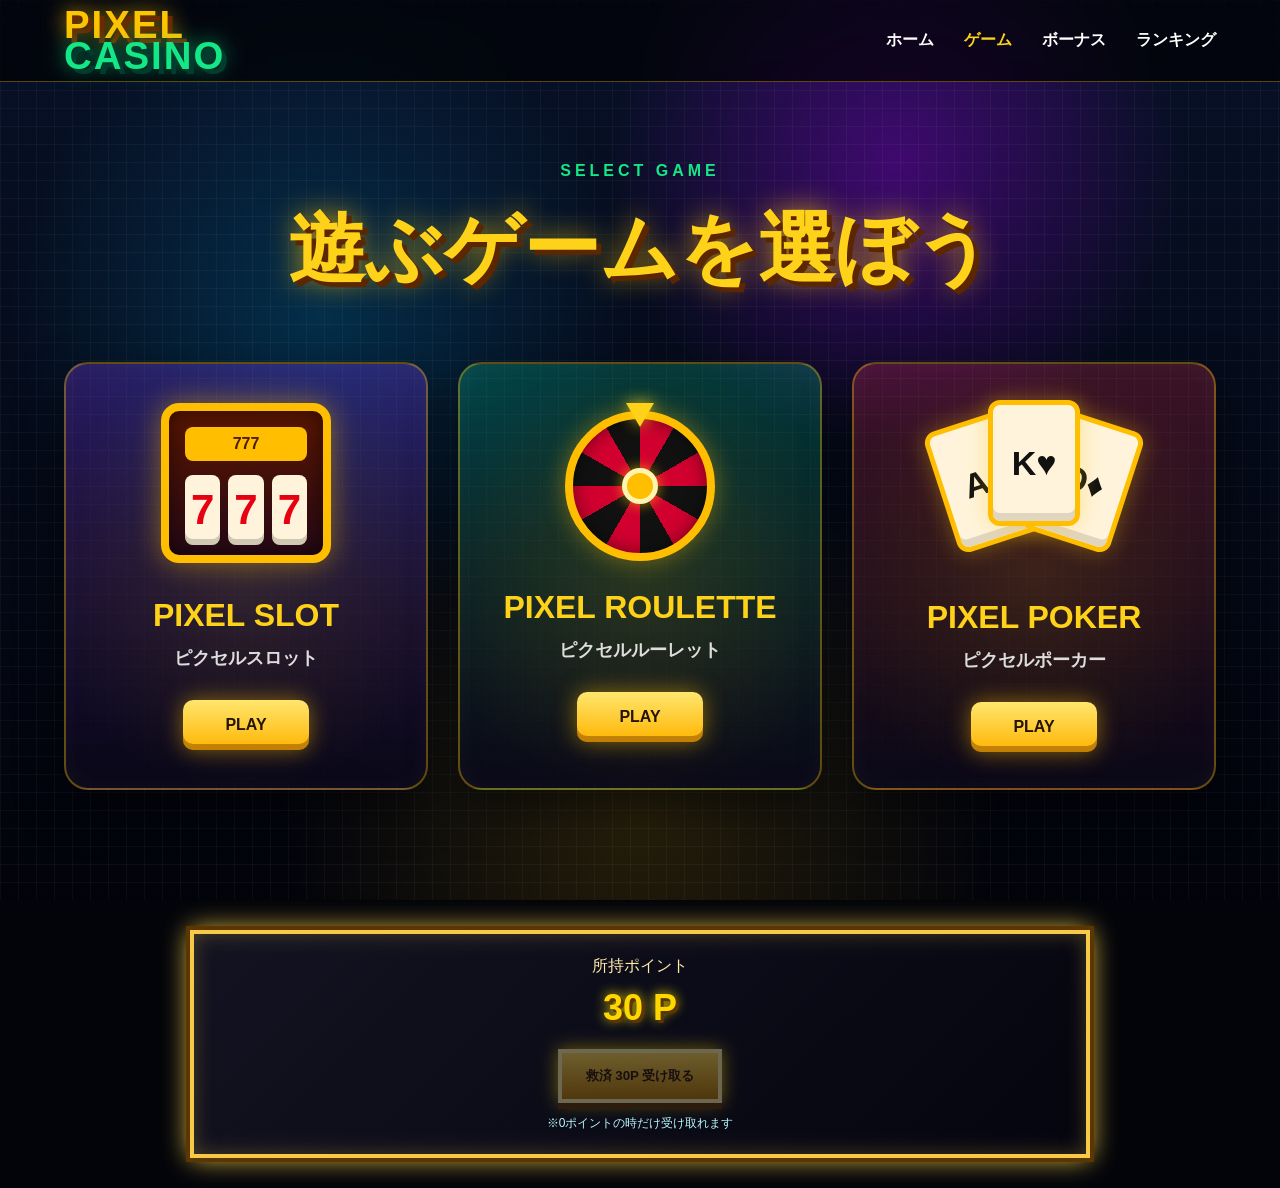
==== games.html @ ae9857bb "Add files via upload" ====
<!DOCTYPE html>
<html lang="ja">
<head>
  <meta charset="UTF-8">
  <meta name="viewport" content="width=device-width, initial-scale=1.0">

  <title>GAME SELECT | PIXEL CASINO</title>

  <link rel="stylesheet" href="games.css">
</head>

<body>

  <div class="pixel-bg"></div>

  <header>

    <div class="logo">
      PIXEL
      <span>CASINO</span>
    </div>

    <nav>
      <a href="index.html">ホーム</a>
      <a href="games.html" class="active">ゲーム</a>
      <a href="#">ボーナス</a>
      <a href="#">ランキング</a>
    </nav>

  </header>

  <main>

    <section class="select">

      <p class="small-title">SELECT GAME</p>

      <h1>遊ぶゲームを選ぼう</h1>

      <div class="game-grid">

        <!-- SLOT -->
        <a href="slot.html" class="game-card slot">

          <div class="slot-machine">

            <div class="slot-label">777</div>

            <div class="slot-reels">
              <div>7</div>
              <div>7</div>
              <div>7</div>
            </div>

          </div>

          <h2>PIXEL SLOT</h2>

          <p>ピクセルスロット</p>

          <span>PLAY</span>

        </a>

        <!-- ROULETTE -->
        <a href="roulette.html" class="game-card roulette">

          <div class="roulette-wheel">
            <div class="wheel-center"></div>
            <div class="pointer"></div>
          </div>

          <h2>PIXEL ROULETTE</h2>

          <p>ピクセルルーレット</p>

          <span>PLAY</span>

        </a>

        <!-- POKER -->
        <a href="poker.html" class="game-card poker">

          <div class="poker-cards">

            <div class="card card-left">A♠</div>

            <div class="card card-center">K♥</div>

            <div class="card card-right">Q♦</div>

          </div>

          <h2>PIXEL POKER</h2>

          <p>ピクセルポーカー</p>

          <span>PLAY</span>

        </a>

      </div>

    </section>

  </main>

  <!-- 救済ポイント -->
  <section class="casino-wallet">

    <div class="wallet-box">

      <p>所持ポイント</p>

      <h2>
        <span id="pointDisplay">0</span> P
      </h2>

    </div>

    <button id="rescueBtn" class="rescue-btn">
      救済 30P 受け取る
    </button>

    <p id="rescueText" class="rescue-text">
      ※0ポイントの時だけ受け取れます
    </p>

  </section>

  <script src="script.js"></script>
  <script src="games.js"></script>

</body>
</html>
---- games.css ----
*{
  box-sizing:border-box;
  margin:0;
  padding:0;
}

body{
  font-family:Arial,"Hiragino Kaku Gothic ProN",Meiryo,sans-serif;
  background:#03040a;
  color:white;
  overflow-x:hidden;
}

.pixel-bg{
  position:fixed;
  inset:0;
  z-index:-10;
  background:
    radial-gradient(circle at 70% 18%,rgba(169,0,255,.35),transparent 25%),
    radial-gradient(circle at 25% 35%,rgba(0,183,255,.2),transparent 28%),
    radial-gradient(circle at 50% 90%,rgba(255,196,0,.14),transparent 35%),
    linear-gradient(180deg,#071127,#02030a);
}

.pixel-bg::after{
  content:"";
  position:absolute;
  inset:0;
  background-image:
    linear-gradient(rgba(255,255,255,.035) 1px,transparent 1px),
    linear-gradient(90deg,rgba(255,255,255,.035) 1px,transparent 1px);
  background-size:18px 18px;
}

header{
  height:82px;
  display:flex;
  align-items:center;
  justify-content:space-between;
  padding:0 5vw;
  background:rgba(0,0,0,.65);
  backdrop-filter:blur(10px);
  border-bottom:1px solid rgba(255,196,0,.35);
}

.logo{
  font-size:clamp(28px,3vw,46px);
  font-weight:900;
  line-height:.8;
  color:#ffc400;
  letter-spacing:2px;
  text-shadow:
    5px 5px 0 #6a2a00,
    0 0 20px rgba(255,196,0,.85);
}

.logo span{
  display:block;
  color:#13e786;
  text-shadow:
    5px 5px 0 #003d2f,
    0 0 20px rgba(19,231,134,.75);
}

nav{
  display:flex;
  gap:30px;
  font-weight:900;
}

nav a{
  color:white;
  text-decoration:none;
}

nav a.active,
nav a:hover{
  color:#ffd21a;
}

.select{
  min-height:calc(100vh - 82px);
  padding:80px 5vw;
}

.small-title{
  text-align:center;
  color:#13e786;
  font-weight:900;
  letter-spacing:4px;
  margin-bottom:18px;
}

.select h1{
  text-align:center;
  font-size:clamp(42px,6vw,86px);
  color:#ffd21a;
  text-shadow:
    5px 5px 0 #5b2600,
    0 0 28px rgba(255,196,0,.75);
  margin-bottom:60px;
}

.game-grid{
  display:grid;
  grid-template-columns:repeat(3,1fr);
  gap:30px;
}

.game-card{
  min-height:420px;
  position:relative;
  overflow:hidden;
  border-radius:24px;
  padding:36px 28px;
  text-decoration:none;
  color:white;
  background:rgba(12,8,28,.92);
  border:2px solid rgba(255,196,0,.36);
  box-shadow:
    0 18px 45px rgba(0,0,0,.5),
    inset 0 0 24px rgba(255,255,255,.04);
  display:flex;
  flex-direction:column;
  align-items:center;
  justify-content:center;
  transition:.25s;
}

.game-card::before{
  content:"";
  position:absolute;
  inset:-80px;
  background:radial-gradient(circle,rgba(255,196,0,.18),transparent 55%);
  opacity:.65;
}

.game-card:hover{
  transform:translateY(-12px) scale(1.02);
  border-color:#ffd21a;
  box-shadow:
    0 0 38px rgba(255,196,0,.32),
    0 20px 50px rgba(0,0,0,.55);
}

.game-card h2{
  position:relative;
  z-index:2;
  font-size:32px;
  color:#ffd21a;
  text-align:center;
  margin-bottom:12px;
}

.game-card p{
  position:relative;
  z-index:2;
  color:#ddd;
  font-size:18px;
  font-weight:900;
  margin-bottom:30px;
}

.game-card span{
  position:relative;
  z-index:2;
  background:linear-gradient(#ffe66e,#ffb400);
  color:#241400;
  font-weight:900;
  padding:16px 42px;
  border-radius:10px;
  box-shadow:
    inset 0 -6px 0 rgba(120,60,0,.45),
    0 0 22px rgba(255,190,0,.5);
}

/* SLOT */

.slot-machine{
  position:relative;
  z-index:2;
  width:170px;
  height:160px;
  margin-bottom:34px;
  background:linear-gradient(180deg,#5a1600,#250815);
  border:8px solid #ffbf00;
  border-radius:18px;
  padding:16px;
  box-shadow:
    0 0 28px rgba(255,191,0,.45),
    inset 0 0 20px rgba(0,0,0,.5);
}

.slot-label{
  height:34px;
  background:#ffbf00;
  color:#4d1e00;
  border-radius:8px;
  display:flex;
  align-items:center;
  justify-content:center;
  font-weight:900;
  margin-bottom:14px;
}

.slot-reels{
  display:grid;
  grid-template-columns:repeat(3,1fr);
  gap:8px;
}

.slot-reels div{
  height:70px;
  background:#fff4db;
  color:#e60012;
  border-radius:8px;
  display:flex;
  align-items:center;
  justify-content:center;
  font-size:42px;
  font-weight:900;
  box-shadow:inset 0 -6px 0 rgba(0,0,0,.18);
}

.slot:hover .slot-reels div{
  animation:slotBounce .45s ease-in-out infinite alternate;
}

@keyframes slotBounce{
  from{
    transform:translateY(0);
  }
  to{
    transform:translateY(-8px);
  }
}

/* ROULETTE */

.roulette-wheel{
  position:relative;
  width:150px;
  height:150px;
  margin-bottom:28px;
  border-radius:50%;
  background:
  conic-gradient(
    #d1002f 0deg 30deg,
    #111 30deg 60deg,
    #d1002f 60deg 90deg,
    #111 90deg 120deg,
    #d1002f 120deg 150deg,
    #111 150deg 180deg,
    #d1002f 180deg 210deg,
    #111 210deg 240deg,
    #d1002f 240deg 270deg,
    #111 270deg 300deg,
    #d1002f 300deg 330deg,
    #111 330deg 360deg
  );
  border:8px solid #ffbf00;
  box-shadow:
    0 0 25px rgba(255,191,0,.4),
    inset 0 0 18px rgba(0,0,0,.45);
  animation:spinWheel 8s linear infinite;
  z-index:2;
}

.wheel-center{
  position:absolute;
  left:50%;
  top:50%;
  transform:translate(-50%,-50%);
  width:36px;
  height:36px;
  border-radius:50%;
  background:#ffbf00;
  border:5px solid #fff4b0;
  box-shadow:0 0 14px rgba(255,191,0,.7);
}

.pointer{
  position:absolute;
  left:50%;
  top:-16px;
  transform:translateX(-50%);
  width:0;
  height:0;
  border-left:14px solid transparent;
  border-right:14px solid transparent;
  border-top:24px solid #ffd21a;
  filter:drop-shadow(0 0 8px rgba(255,210,26,.8));
}

@keyframes spinWheel{
  from{
    transform:rotate(0deg);
  }
  to{
    transform:rotate(360deg);
  }
}

/* POKER */

.poker-cards{
  position:relative;
  z-index:2;
  width:190px;
  height:165px;
  margin-bottom:34px;
}

.card{
  position:absolute;
  top:18px;
  width:92px;
  height:126px;
  background:#fff4db;
  border:5px solid #ffbf00;
  border-radius:12px;
  color:#111;
  display:flex;
  align-items:center;
  justify-content:center;
  font-size:34px;
  font-weight:900;
  box-shadow:
    0 0 22px rgba(255,191,0,.35),
    inset 0 -8px 0 rgba(0,0,0,.12);
}

.card-left{
  left:0;
  transform:rotate(-18deg);
}

.card-center{
  left:49px;
  top:0;
  z-index:3;
}

.card-right{
  right:0;
  transform:rotate(18deg);
}

.poker:hover .card-left{
  animation:leftCard .6s ease-in-out infinite alternate;
}

.poker:hover .card-center{
  animation:centerCard .6s ease-in-out infinite alternate;
}

.poker:hover .card-right{
  animation:rightCard .6s ease-in-out infinite alternate;
}

@keyframes leftCard{
  from{
    transform:rotate(-18deg) translateY(0);
  }
  to{
    transform:rotate(-24deg) translateY(-8px);
  }
}

@keyframes centerCard{
  from{
    transform:translateY(0);
  }
  to{
    transform:translateY(-12px);
  }
}

@keyframes rightCard{
  from{
    transform:rotate(18deg) translateY(0);
  }
  to{
    transform:rotate(24deg) translateY(-8px);
  }
}

/* CARD COLORS */

.slot{
  background:
  linear-gradient(
    180deg,
    rgba(132,54,255,.28),
    rgba(10,8,24,.95)
  );
}

.roulette{
  background:
  linear-gradient(
    180deg,
    rgba(0,220,160,.22),
    rgba(10,8,24,.95)
  );
}

.poker{
  background:
  linear-gradient(
    180deg,
    rgba(255,50,80,.22),
    rgba(10,8,24,.95)
  );
}

/* MOBILE */

@media(max-width:1000px){
  .game-grid{
    grid-template-columns:1fr;
  }

  .game-card{
    min-height:300px;
  }
}

@media(max-width:760px){
  header{
    padding:0 18px;
  }

  nav{
    display:none;
  }

  .select{
    padding:60px 18px;
  }
}
.casino-wallet {
  width: min(900px, 92%);
  margin: 30px auto;
  padding: 22px;
  border: 4px solid #f7c948;
  background:
    linear-gradient(135deg, rgba(20,20,35,0.95), rgba(5,5,15,0.98));
  box-shadow:
    0 0 0 4px #5b3600,
    0 0 25px #ffd447,
    inset 0 0 20px rgba(255,212,71,0.25);
  text-align: center;
}

.wallet-box p {
  margin: 0;
  color: #ffeaa7;
}

.wallet-box h2 {
  margin: 10px 0 20px;
  color: gold;
  font-size: 36px;
  text-shadow:
    3px 3px 0 #5b3600,
    0 0 12px #ffe600;
}

.rescue-btn {
  padding: 14px 24px;
  border: 4px solid #fff1a8;
  background: linear-gradient(#ffd84d, #b77900);
  color: #2a1600;
  font-weight: bold;
  cursor: pointer;
  box-shadow:
    0 6px 0 #5b3600,
    0 0 18px #ffd700;
}

.rescue-btn:disabled {
  opacity: 0.4;
  cursor: not-allowed;
}

.rescue-text {
  margin-top: 12px;
  color: #b8f7ff;
  font-size: 12px;
}
@media(max-width:760px){
  header{
    height:auto;
    flex-direction:column;
    gap:16px;
    padding:18px;
  }

  .logo{
    text-align:center;
  }

  nav{
    display:flex;
    flex-wrap:wrap;
    justify-content:center;
    gap:10px;
    width:100%;
  }

  nav a{
    font-size:14px;
    padding:8px 12px;
    background:rgba(255,255,255,.08);
    border:1px solid rgba(255,196,0,.35);
    border-radius:999px;
  }

  .select{
    min-height:auto;
    padding:40px 18px;
  }

  .select h1{
    margin-bottom:35px;
  }

  .game-grid{
    grid-template-columns:1fr;
    gap:22px;
  }

  .game-card{
    min-height:310px;
    padding:28px 20px;
  }
}
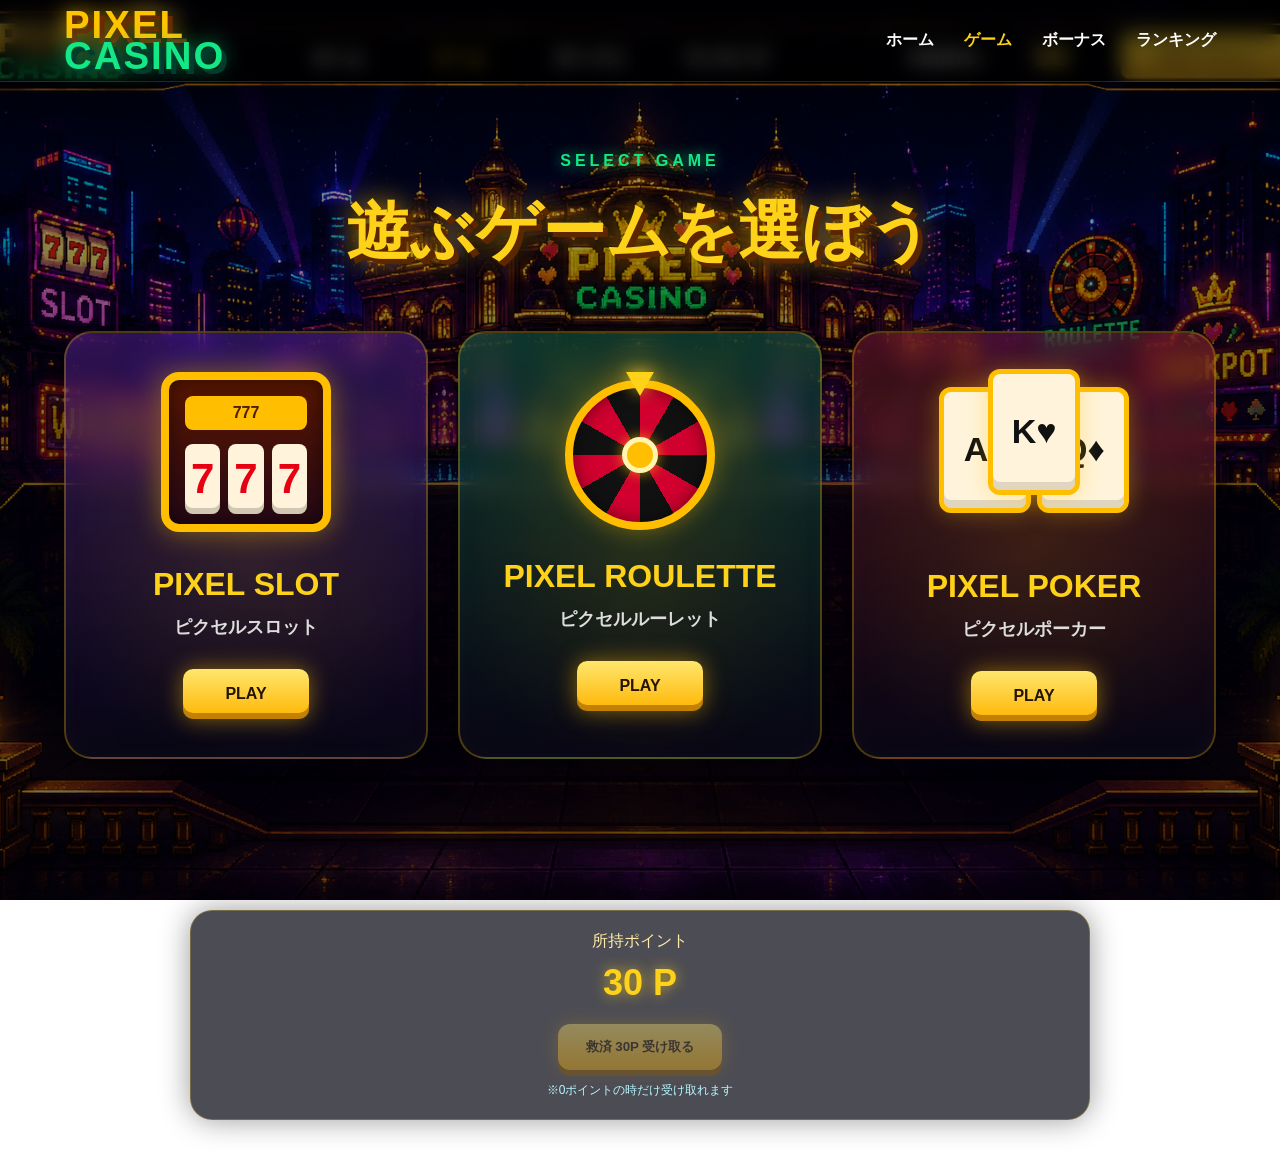
==== commit f4a52930: "Add files via upload" ====
--- a/games.html
+++ b/games.html
@@ -3,119 +3,120 @@
 <head>
   <meta charset="UTF-8">
   <meta name="viewport" content="width=device-width, initial-scale=1.0">
-
   <title>GAME SELECT | PIXEL CASINO</title>
-
   <link rel="stylesheet" href="games.css">
 </head>
 
 <body>
 
-  <div class="pixel-bg"></div>
+<header>
 
-  <header>
+  <a href="./index.html" class="logo">
+    PIXEL
+    <span>CASINO</span>
+  </a>
 
-    <div class="logo">
-      PIXEL
-      <span>CASINO</span>
+  <nav>
+    <a href="./index.html">ホーム</a>
+    <a href="./games.html" class="active">ゲーム</a>
+    <a href="./bonus.html">ボーナス</a>
+    <a href="./ranking.html">ランキング</a>
+  </nav>
+
+</header>
+
+<main>
+
+  <section class="select">
+
+    <p class="small-title">SELECT GAME</p>
+    <h1>遊ぶゲームを選ぼう</h1>
+
+    <div class="game-grid">
+
+      <!-- SLOT -->
+
+      <a href="./games/slot.html" class="game-card slot">
+
+        <div class="slot-machine">
+
+          <div class="slot-label">
+            777
+          </div>
+
+          <div class="slot-reels">
+            <div>7</div>
+            <div>7</div>
+            <div>7</div>
+          </div>
+
+        </div>
+
+        <h2>PIXEL SLOT</h2>
+        <p>ピクセルスロット</p>
+
+        <span>PLAY</span>
+
+      </a>
+
+      <!-- ROULETTE -->
+
+      <a href="./games/roulette.html" class="game-card roulette">
+
+        <div class="roulette-wheel">
+
+          <div class="wheel-center"></div>
+
+          <div class="pointer"></div>
+
+        </div>
+
+        <h2>PIXEL ROULETTE</h2>
+        <p>ピクセルルーレット</p>
+
+        <span>PLAY</span>
+
+      </a>
+
+      <!-- POKER -->
+
+      <a href="./games/poker.html" class="game-card poker">
+
+        <div class="poker-cards">
+
+          <div class="card card-left">
+            A♠
+          </div>
+
+          <div class="card card-center">
+            K♥
+          </div>
+
+          <div class="card card-right">
+            Q♦
+          </div>
+
+        </div>
+
+        <h2>PIXEL POKER</h2>
+        <p>ピクセルポーカー</p>
+
+        <span>PLAY</span>
+
+      </a>
+
     </div>
 
-    <nav>
-      <a href="index.html">ホーム</a>
-      <a href="games.html" class="active">ゲーム</a>
-      <a href="#">ボーナス</a>
-      <a href="#">ランキング</a>
-    </nav>
+  </section>
 
-  </header>
-
-  <main>
-
-    <section class="select">
-
-      <p class="small-title">SELECT GAME</p>
-
-      <h1>遊ぶゲームを選ぼう</h1>
-
-      <div class="game-grid">
-
-        <!-- SLOT -->
-        <a href="slot.html" class="game-card slot">
-
-          <div class="slot-machine">
-
-            <div class="slot-label">777</div>
-
-            <div class="slot-reels">
-              <div>7</div>
-              <div>7</div>
-              <div>7</div>
-            </div>
-
-          </div>
-
-          <h2>PIXEL SLOT</h2>
-
-          <p>ピクセルスロット</p>
-
-          <span>PLAY</span>
-
-        </a>
-
-        <!-- ROULETTE -->
-        <a href="roulette.html" class="game-card roulette">
-
-          <div class="roulette-wheel">
-            <div class="wheel-center"></div>
-            <div class="pointer"></div>
-          </div>
-
-          <h2>PIXEL ROULETTE</h2>
-
-          <p>ピクセルルーレット</p>
-
-          <span>PLAY</span>
-
-        </a>
-
-        <!-- POKER -->
-        <a href="poker.html" class="game-card poker">
-
-          <div class="poker-cards">
-
-            <div class="card card-left">A♠</div>
-
-            <div class="card card-center">K♥</div>
-
-            <div class="card card-right">Q♦</div>
-
-          </div>
-
-          <h2>PIXEL POKER</h2>
-
-          <p>ピクセルポーカー</p>
-
-          <span>PLAY</span>
-
-        </a>
-
-      </div>
-
-    </section>
-
-  </main>
-
-  <!-- 救済ポイント -->
   <section class="casino-wallet">
 
     <div class="wallet-box">
-
       <p>所持ポイント</p>
 
       <h2>
         <span id="pointDisplay">0</span> P
       </h2>
-
     </div>
 
     <button id="rescueBtn" class="rescue-btn">
@@ -128,8 +129,10 @@
 
   </section>
 
-  <script src="script.js"></script>
-  <script src="games.js"></script>
+</main>
+
+<script src="script.js"></script>
+<script src="games.js"></script>
 
 </body>
 </html>
--- a/games.css
+++ b/games.css
@@ -6,57 +6,66 @@
 
 body{
   font-family:Arial,"Hiragino Kaku Gothic ProN",Meiryo,sans-serif;
-  background:#03040a;
+
+  background:
+    linear-gradient(
+      rgba(0,0,0,.38),
+      rgba(0,0,0,.58)
+    ),
+    url("games-bg.png");
+
+  background-size:cover;
+  background-position:center;
+  background-attachment:fixed;
+
   color:white;
   overflow-x:hidden;
 }
 
-.pixel-bg{
-  position:fixed;
-  inset:0;
-  z-index:-10;
-  background:
-    radial-gradient(circle at 70% 18%,rgba(169,0,255,.35),transparent 25%),
-    radial-gradient(circle at 25% 35%,rgba(0,183,255,.2),transparent 28%),
-    radial-gradient(circle at 50% 90%,rgba(255,196,0,.14),transparent 35%),
-    linear-gradient(180deg,#071127,#02030a);
-}
-
-.pixel-bg::after{
-  content:"";
-  position:absolute;
-  inset:0;
-  background-image:
-    linear-gradient(rgba(255,255,255,.035) 1px,transparent 1px),
-    linear-gradient(90deg,rgba(255,255,255,.035) 1px,transparent 1px);
-  background-size:18px 18px;
-}
+/* ===== HEADER ===== */
 
 header{
   height:82px;
+
   display:flex;
   align-items:center;
   justify-content:space-between;
+
   padding:0 5vw;
-  background:rgba(0,0,0,.65);
+
+  background:rgba(0,0,0,.38);
+
   backdrop-filter:blur(10px);
-  border-bottom:1px solid rgba(255,196,0,.35);
+
+  border-bottom:1px solid rgba(255,196,0,.18);
 }
 
 .logo{
+  text-decoration:none;
+
   font-size:clamp(28px,3vw,46px);
   font-weight:900;
   line-height:.8;
+
   color:#ffc400;
   letter-spacing:2px;
+
   text-shadow:
     5px 5px 0 #6a2a00,
     0 0 20px rgba(255,196,0,.85);
+
+  transition:.2s;
+}
+
+.logo:hover{
+  transform:scale(1.03);
 }
 
 .logo span{
   display:block;
+
   color:#13e786;
+
   text-shadow:
     5px 5px 0 #003d2f,
     0 0 20px rgba(19,231,134,.75);
@@ -71,6 +80,7 @@
 nav a{
   color:white;
   text-decoration:none;
+  transition:.2s;
 }
 
 nav a.active,
@@ -78,28 +88,41 @@
   color:#ffd21a;
 }
 
+/* ===== MAIN ===== */
+
 .select{
   min-height:calc(100vh - 82px);
-  padding:80px 5vw;
+  padding:70px 5vw 30px;
 }
 
 .small-title{
   text-align:center;
+
   color:#13e786;
+
   font-weight:900;
   letter-spacing:4px;
+
   margin-bottom:18px;
+
+  text-shadow:0 0 14px rgba(19,231,134,.8);
 }
 
 .select h1{
   text-align:center;
-  font-size:clamp(42px,6vw,86px);
+
+  font-size:clamp(40px,5vw,76px);
+
   color:#ffd21a;
+
   text-shadow:
     5px 5px 0 #5b2600,
     0 0 28px rgba(255,196,0,.75);
-  margin-bottom:60px;
-}
+
+  margin-bottom:56px;
+}
+
+/* ===== GAME CARD ===== */
 
 .game-grid{
   display:grid;
@@ -108,36 +131,59 @@
 }
 
 .game-card{
-  min-height:420px;
+  min-height:410px;
+
   position:relative;
   overflow:hidden;
-  border-radius:24px;
+
+  border-radius:28px;
+
   padding:36px 28px;
+
   text-decoration:none;
   color:white;
-  background:rgba(12,8,28,.92);
-  border:2px solid rgba(255,196,0,.36);
+
+  background:rgba(10,8,24,.72);
+
+  backdrop-filter:blur(12px);
+
+  border:2px solid rgba(255,196,0,.28);
+
   box-shadow:
-    0 18px 45px rgba(0,0,0,.5),
-    inset 0 0 24px rgba(255,255,255,.04);
+    0 12px 40px rgba(0,0,0,.45),
+    inset 0 0 24px rgba(255,255,255,.03);
+
   display:flex;
   flex-direction:column;
   align-items:center;
   justify-content:center;
+
   transition:.25s;
+
+  animation:floatCard 4s ease-in-out infinite;
 }
 
 .game-card::before{
   content:"";
+
   position:absolute;
   inset:-80px;
-  background:radial-gradient(circle,rgba(255,196,0,.18),transparent 55%);
+
+  background:
+    radial-gradient(
+      circle,
+      rgba(255,196,0,.18),
+      transparent 55%
+    );
+
   opacity:.65;
 }
 
 .game-card:hover{
   transform:translateY(-12px) scale(1.02);
+
   border-color:#ffd21a;
+
   box-shadow:
     0 0 38px rgba(255,196,0,.32),
     0 20px 50px rgba(0,0,0,.55);
@@ -146,46 +192,66 @@
 .game-card h2{
   position:relative;
   z-index:2;
+
   font-size:32px;
+
   color:#ffd21a;
+
   text-align:center;
+
   margin-bottom:12px;
 }
 
 .game-card p{
   position:relative;
   z-index:2;
+
   color:#ddd;
+
   font-size:18px;
   font-weight:900;
+
   margin-bottom:30px;
 }
 
 .game-card span{
   position:relative;
   z-index:2;
+
   background:linear-gradient(#ffe66e,#ffb400);
+
   color:#241400;
-  font-weight:900;
+
+  font-weight:900;
+
   padding:16px 42px;
+
   border-radius:10px;
+
   box-shadow:
     inset 0 -6px 0 rgba(120,60,0,.45),
     0 0 22px rgba(255,190,0,.5);
 }
 
-/* SLOT */
+/* ===== SLOT ===== */
 
 .slot-machine{
   position:relative;
   z-index:2;
+
   width:170px;
   height:160px;
+
   margin-bottom:34px;
+
   background:linear-gradient(180deg,#5a1600,#250815);
+
   border:8px solid #ffbf00;
+
   border-radius:18px;
+
   padding:16px;
+
   box-shadow:
     0 0 28px rgba(255,191,0,.45),
     inset 0 0 20px rgba(0,0,0,.5);
@@ -193,230 +259,395 @@
 
 .slot-label{
   height:34px;
+
   background:#ffbf00;
+
   color:#4d1e00;
+
   border-radius:8px;
+
   display:flex;
   align-items:center;
   justify-content:center;
-  font-weight:900;
+
+  font-weight:900;
+
   margin-bottom:14px;
 }
 
 .slot-reels{
   display:grid;
   grid-template-columns:repeat(3,1fr);
+
   gap:8px;
 }
 
 .slot-reels div{
   height:70px;
+
   background:#fff4db;
+
   color:#e60012;
+
   border-radius:8px;
+
   display:flex;
   align-items:center;
   justify-content:center;
+
   font-size:42px;
   font-weight:900;
+
   box-shadow:inset 0 -6px 0 rgba(0,0,0,.18);
-}
-
-.slot:hover .slot-reels div{
-  animation:slotBounce .45s ease-in-out infinite alternate;
-}
-
-@keyframes slotBounce{
-  from{
-    transform:translateY(0);
-  }
-  to{
-    transform:translateY(-8px);
-  }
-}
-
-/* ROULETTE */
+
+  animation:reelSpin .35s linear infinite;
+}
+
+.slot-reels div:nth-child(2){
+  animation-delay:.08s;
+}
+
+.slot-reels div:nth-child(3){
+  animation-delay:.16s;
+}
+
+@keyframes reelSpin{
+
+  0%{
+    transform:translateY(-18px);
+    filter:blur(1px);
+  }
+
+  50%{
+    transform:translateY(18px);
+    filter:blur(2px);
+  }
+
+  100%{
+    transform:translateY(-18px);
+    filter:blur(1px);
+  }
+
+}
+
+/* ===== ROULETTE ===== */
 
 .roulette-wheel{
   position:relative;
+  z-index:2;
+
   width:150px;
   height:150px;
+
   margin-bottom:28px;
+
   border-radius:50%;
+
   background:
-  conic-gradient(
-    #d1002f 0deg 30deg,
-    #111 30deg 60deg,
-    #d1002f 60deg 90deg,
-    #111 90deg 120deg,
-    #d1002f 120deg 150deg,
-    #111 150deg 180deg,
-    #d1002f 180deg 210deg,
-    #111 210deg 240deg,
-    #d1002f 240deg 270deg,
-    #111 270deg 300deg,
-    #d1002f 300deg 330deg,
-    #111 330deg 360deg
-  );
+    conic-gradient(
+      #d1002f 0deg 30deg,
+      #111 30deg 60deg,
+      #d1002f 60deg 90deg,
+      #111 90deg 120deg,
+      #d1002f 120deg 150deg,
+      #111 150deg 180deg,
+      #d1002f 180deg 210deg,
+      #111 210deg 240deg,
+      #d1002f 240deg 270deg,
+      #111 270deg 300deg,
+      #d1002f 300deg 330deg,
+      #111 330deg 360deg
+    );
+
   border:8px solid #ffbf00;
+
   box-shadow:
     0 0 25px rgba(255,191,0,.4),
     inset 0 0 18px rgba(0,0,0,.45);
+
   animation:spinWheel 8s linear infinite;
-  z-index:2;
 }
 
 .wheel-center{
   position:absolute;
+
   left:50%;
   top:50%;
+
   transform:translate(-50%,-50%);
+
   width:36px;
   height:36px;
+
   border-radius:50%;
+
   background:#ffbf00;
+
   border:5px solid #fff4b0;
+
   box-shadow:0 0 14px rgba(255,191,0,.7);
 }
 
 .pointer{
   position:absolute;
+
   left:50%;
   top:-16px;
+
   transform:translateX(-50%);
+
   width:0;
   height:0;
+
   border-left:14px solid transparent;
   border-right:14px solid transparent;
   border-top:24px solid #ffd21a;
+
   filter:drop-shadow(0 0 8px rgba(255,210,26,.8));
 }
 
 @keyframes spinWheel{
+
   from{
     transform:rotate(0deg);
   }
+
   to{
     transform:rotate(360deg);
   }
-}
-
-/* POKER */
+
+}
+
+/* ===== POKER ===== */
 
 .poker-cards{
   position:relative;
   z-index:2;
+
   width:190px;
   height:165px;
+
   margin-bottom:34px;
+
+  perspective:800px;
 }
 
 .card{
   position:absolute;
+
   top:18px;
+
   width:92px;
   height:126px;
+
   background:#fff4db;
+
   border:5px solid #ffbf00;
+
   border-radius:12px;
+
   color:#111;
+
   display:flex;
   align-items:center;
   justify-content:center;
+
   font-size:34px;
   font-weight:900;
+
   box-shadow:
     0 0 22px rgba(255,191,0,.35),
     inset 0 -8px 0 rgba(0,0,0,.12);
+
+  transform-style:preserve-3d;
+
+  backface-visibility:hidden;
 }
 
 .card-left{
   left:0;
-  transform:rotate(-18deg);
+
+  animation:flipLeft 3s ease-in-out infinite;
 }
 
 .card-center{
   left:49px;
   top:0;
+
   z-index:3;
+
+  animation:flipCenter 3s ease-in-out infinite;
+
+  animation-delay:.35s;
 }
 
 .card-right{
   right:0;
-  transform:rotate(18deg);
-}
-
-.poker:hover .card-left{
-  animation:leftCard .6s ease-in-out infinite alternate;
-}
-
-.poker:hover .card-center{
-  animation:centerCard .6s ease-in-out infinite alternate;
-}
-
-.poker:hover .card-right{
-  animation:rightCard .6s ease-in-out infinite alternate;
-}
-
-@keyframes leftCard{
-  from{
-    transform:rotate(-18deg) translateY(0);
-  }
-  to{
-    transform:rotate(-24deg) translateY(-8px);
-  }
-}
-
-@keyframes centerCard{
-  from{
-    transform:translateY(0);
-  }
-  to{
-    transform:translateY(-12px);
-  }
-}
-
-@keyframes rightCard{
-  from{
-    transform:rotate(18deg) translateY(0);
-  }
-  to{
-    transform:rotate(24deg) translateY(-8px);
-  }
-}
-
-/* CARD COLORS */
+
+  animation:flipRight 3s ease-in-out infinite;
+
+  animation-delay:.7s;
+}
+
+@keyframes flipLeft{
+
+  0%,100%{
+    transform:rotate(-18deg) rotateY(0deg);
+  }
+
+  50%{
+    transform:rotate(-18deg) rotateY(180deg);
+  }
+
+}
+
+@keyframes flipCenter{
+
+  0%,100%{
+    transform:rotateY(0deg);
+  }
+
+  50%{
+    transform:rotateY(180deg);
+  }
+
+}
+
+@keyframes flipRight{
+
+  0%,100%{
+    transform:rotate(18deg) rotateY(0deg);
+  }
+
+  50%{
+    transform:rotate(18deg) rotateY(180deg);
+  }
+
+}
+
+/* ===== CARD COLORS ===== */
 
 .slot{
   background:
-  linear-gradient(
-    180deg,
-    rgba(132,54,255,.28),
-    rgba(10,8,24,.95)
-  );
+    linear-gradient(
+      180deg,
+      rgba(132,54,255,.28),
+      rgba(10,8,24,.72)
+    );
 }
 
 .roulette{
   background:
-  linear-gradient(
-    180deg,
-    rgba(0,220,160,.22),
-    rgba(10,8,24,.95)
-  );
+    linear-gradient(
+      180deg,
+      rgba(0,220,160,.22),
+      rgba(10,8,24,.72)
+    );
 }
 
 .poker{
   background:
-  linear-gradient(
-    180deg,
-    rgba(255,50,80,.22),
-    rgba(10,8,24,.95)
-  );
-}
-
-/* MOBILE */
+    linear-gradient(
+      180deg,
+      rgba(255,50,80,.22),
+      rgba(10,8,24,.72)
+    );
+}
+
+/* ===== FLOAT ===== */
+
+@keyframes floatCard{
+
+  0%{
+    transform:translateY(0px);
+  }
+
+  50%{
+    transform:translateY(-8px);
+  }
+
+  100%{
+    transform:translateY(0px);
+  }
+
+}
+
+/* ===== WALLET ===== */
+
+.casino-wallet{
+  width:min(900px,92%);
+
+  margin:10px auto 40px;
+
+  padding:20px;
+
+  border-radius:22px;
+
+  background:rgba(8,8,18,.72);
+
+  backdrop-filter:blur(14px);
+
+  border:1px solid rgba(255,210,26,.24);
+
+  box-shadow:
+    0 0 30px rgba(0,0,0,.4);
+
+  text-align:center;
+}
+
+.wallet-box p{
+  margin:0;
+  color:#ffeaa7;
+}
+
+.wallet-box h2{
+  margin:10px 0 20px;
+
+  color:#ffd21a;
+
+  font-size:36px;
+
+  text-shadow:
+    0 0 14px rgba(255,210,26,.7);
+}
+
+.rescue-btn{
+  padding:14px 28px;
+
+  border:none;
+
+  border-radius:12px;
+
+  background:linear-gradient(#ffe66e,#ffb400);
+
+  color:#241400;
+
+  font-weight:900;
+
+  cursor:pointer;
+
+  box-shadow:
+    0 6px 0 #8f5a00,
+    0 0 18px rgba(255,190,0,.45);
+}
+
+.rescue-btn:disabled{
+  opacity:.4;
+  cursor:not-allowed;
+}
+
+.rescue-text{
+  margin-top:12px;
+
+  color:#b8f7ff;
+
+  font-size:12px;
+}
+
+/* ===== MOBILE ===== */
 
 @media(max-width:1000px){
+
   .game-grid{
     grid-template-columns:1fr;
   }
@@ -424,76 +655,23 @@
   .game-card{
     min-height:300px;
   }
+
 }
 
 @media(max-width:760px){
-  header{
-    padding:0 18px;
-  }
-
-  nav{
-    display:none;
-  }
-
-  .select{
-    padding:60px 18px;
-  }
-}
-.casino-wallet {
-  width: min(900px, 92%);
-  margin: 30px auto;
-  padding: 22px;
-  border: 4px solid #f7c948;
-  background:
-    linear-gradient(135deg, rgba(20,20,35,0.95), rgba(5,5,15,0.98));
-  box-shadow:
-    0 0 0 4px #5b3600,
-    0 0 25px #ffd447,
-    inset 0 0 20px rgba(255,212,71,0.25);
-  text-align: center;
-}
-
-.wallet-box p {
-  margin: 0;
-  color: #ffeaa7;
-}
-
-.wallet-box h2 {
-  margin: 10px 0 20px;
-  color: gold;
-  font-size: 36px;
-  text-shadow:
-    3px 3px 0 #5b3600,
-    0 0 12px #ffe600;
-}
-
-.rescue-btn {
-  padding: 14px 24px;
-  border: 4px solid #fff1a8;
-  background: linear-gradient(#ffd84d, #b77900);
-  color: #2a1600;
-  font-weight: bold;
-  cursor: pointer;
-  box-shadow:
-    0 6px 0 #5b3600,
-    0 0 18px #ffd700;
-}
-
-.rescue-btn:disabled {
-  opacity: 0.4;
-  cursor: not-allowed;
-}
-
-.rescue-text {
-  margin-top: 12px;
-  color: #b8f7ff;
-  font-size: 12px;
-}
-@media(max-width:760px){
+
+  body{
+    background-position:center top;
+    background-attachment:scroll;
+  }
+
   header{
     height:auto;
+
     flex-direction:column;
+
     gap:16px;
+
     padding:18px;
   }
 
@@ -505,21 +683,28 @@
     display:flex;
     flex-wrap:wrap;
     justify-content:center;
+
     gap:10px;
+
     width:100%;
   }
 
   nav a{
     font-size:14px;
+
     padding:8px 12px;
+
     background:rgba(255,255,255,.08);
+
     border:1px solid rgba(255,196,0,.35);
+
     border-radius:999px;
   }
 
   .select{
     min-height:auto;
-    padding:40px 18px;
+
+    padding:40px 18px 20px;
   }
 
   .select h1{
@@ -528,11 +713,18 @@
 
   .game-grid{
     grid-template-columns:1fr;
+
     gap:22px;
   }
 
   .game-card{
     min-height:310px;
+
     padding:28px 20px;
   }
+
+  .casino-wallet{
+    margin:10px auto 30px;
+  }
+
 }
